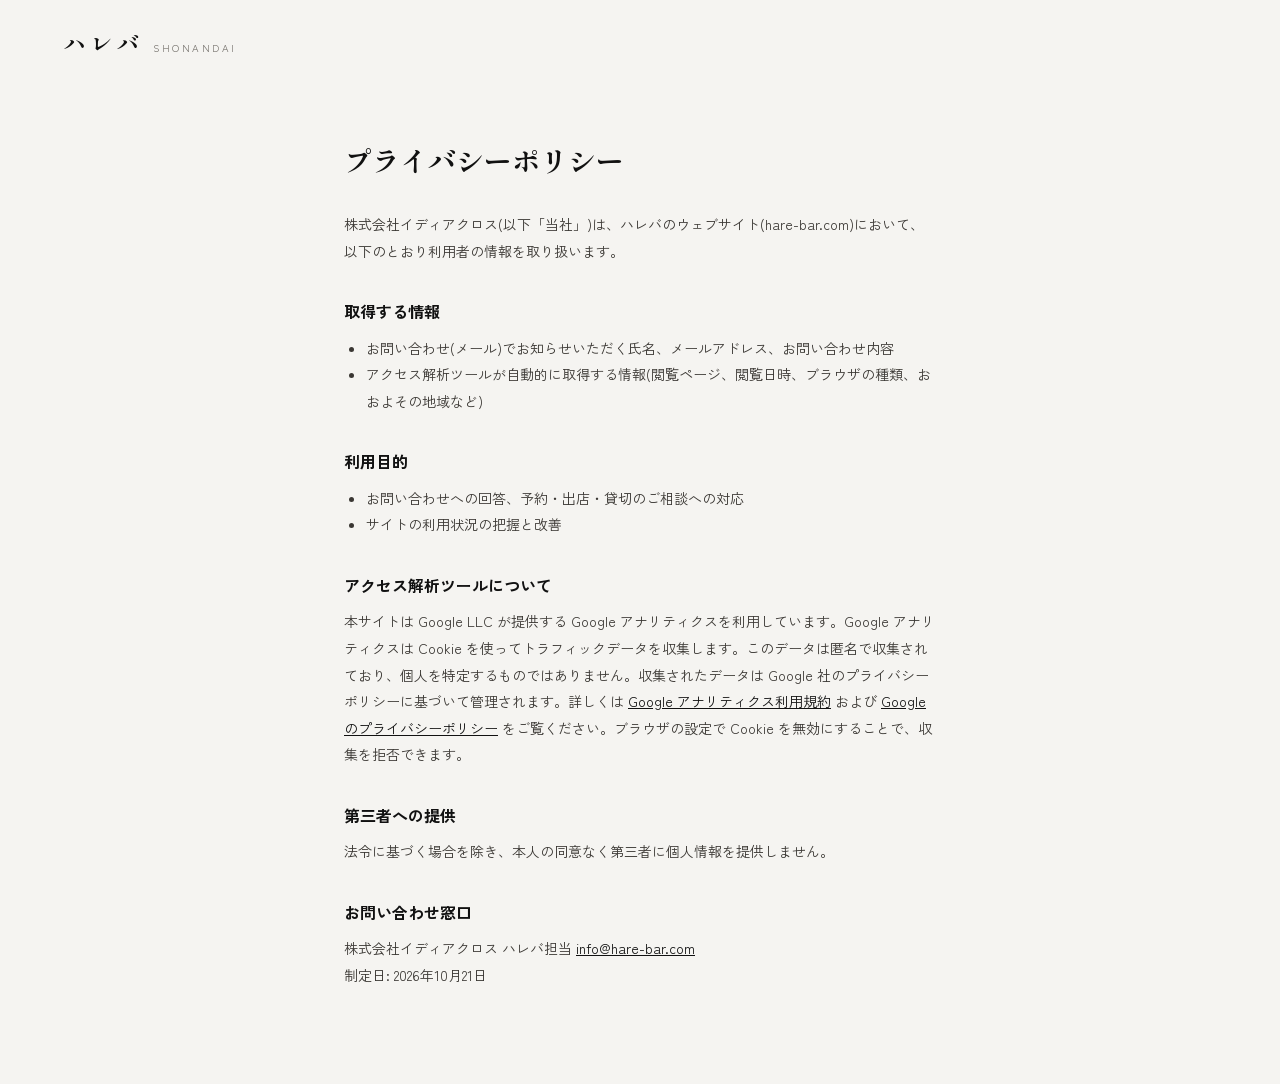
==== privacy.html @ 0fc48f08 "計測の受け口(GA4・サーチコンソール)、構造化データ、プライバシーポリシー、robots と sitemap を追加" ====
<!doctype html>
<html lang="ja">
<head>
  <meta charset="utf-8">
  <meta name="viewport" content="width=device-width, initial-scale=1">
  <title>プライバシーポリシー | ハレバ</title>
  <meta name="robots" content="noindex">
  <link rel="stylesheet" href="https://fonts.googleapis.com/css2?family=Shippori+Mincho+B1:wght@700&family=Zen+Kaku+Gothic+New:wght@400;700&display=swap">
  <link rel="stylesheet" href="style.css">
  <style>
    .legal { max-width: 720px; margin: 0 auto; padding: 48px var(--gutter) 96px; }
    .legal h1 { font-family: var(--serif); font-size: 28px; margin-bottom: 24px; }
    .legal h2 { font-size: 16px; margin: 32px 0 8px; }
    .legal p, .legal li { font-size: 14px; color: var(--ink-2); }
    .legal ul { padding-left: 1.4em; list-style: disc; }
  </style>
</head>
<body>
<header class="site-header">
  <a class="brand" href="/"><span class="brand-ja">ハレバ</span><span class="brand-en">SHONANDAI</span></a>
</header>
<main class="legal">
  <h1>プライバシーポリシー</h1>
  <p>株式会社イディアクロス(以下「当社」)は、ハレバのウェブサイト(hare-bar.com)において、以下のとおり利用者の情報を取り扱います。</p>
  <h2>取得する情報</h2>
  <ul>
    <li>お問い合わせ(メール)でお知らせいただく氏名、メールアドレス、お問い合わせ内容</li>
    <li>アクセス解析ツールが自動的に取得する情報(閲覧ページ、閲覧日時、ブラウザの種類、おおよその地域など)</li>
  </ul>
  <h2>利用目的</h2>
  <ul>
    <li>お問い合わせへの回答、予約・出店・貸切のご相談への対応</li>
    <li>サイトの利用状況の把握と改善</li>
  </ul>
  <h2>アクセス解析ツールについて</h2>
  <p>本サイトは Google LLC が提供する Google アナリティクスを利用しています。Google アナリティクスは Cookie を使ってトラフィックデータを収集します。このデータは匿名で収集されており、個人を特定するものではありません。収集されたデータは Google 社のプライバシーポリシーに基づいて管理されます。詳しくは <a href="https://marketingplatform.google.com/about/analytics/terms/jp/" target="_blank" rel="noopener">Google アナリティクス利用規約</a> および <a href="https://policies.google.com/privacy?hl=ja" target="_blank" rel="noopener">Google のプライバシーポリシー</a> をご覧ください。ブラウザの設定で Cookie を無効にすることで、収集を拒否できます。</p>
  <h2>第三者への提供</h2>
  <p>法令に基づく場合を除き、本人の同意なく第三者に個人情報を提供しません。</p>
  <h2>お問い合わせ窓口</h2>
  <p>株式会社イディアクロス ハレバ担当 <a href="mailto:info@hare-bar.com">info@hare-bar.com</a></p>
  <p>制定日: 2026年10月21日</p>
</main>
</body>
</html>
---- style.css ----
/* ハレバ hare-bar.com — モノトーン + アクセント1色。PC 1440 基準、768/1024 で切り替え */
:root {
  --paper: #F5F4F1;
  --ink: #111111;
  --ink-2: #3A3733;
  --gray: #6F6B66;
  --gray-2: #9A948C;
  --line: #D8D5D0;
  --line-dark: #3A3733;
  --accent: #B45309;
  --serif: 'Shippori Mincho B1', 'Hiragino Mincho ProN', 'Yu Mincho', serif;
  --sans: 'Zen Kaku Gothic New', 'Hiragino Sans', 'Noto Sans JP', system-ui, sans-serif;
  --gutter: 20px;
  --ease: cubic-bezier(.2, .6, .2, 1);
}
@media (min-width: 768px) { :root { --gutter: 40px; } }
@media (min-width: 1024px) { :root { --gutter: 64px; } }

* { box-sizing: border-box; }
html { scroll-behavior: smooth; -webkit-text-size-adjust: 100%; }
body {
  margin: 0; background: var(--paper); color: var(--ink);
  font-family: var(--sans); font-size: 15px; line-height: 1.85;
  -webkit-font-smoothing: antialiased; overflow-x: hidden;
}
@media (min-width: 1024px) { body { font-size: 16px; line-height: 1.9; } }
img { display: block; max-width: 100%; height: auto; }
a { color: var(--ink); }
a:hover { color: var(--accent); }
h1, h2, h3, p, dl, dd, ul { margin: 0; }
ul { padding: 0; list-style: none; }
[hidden] { display: none !important; }

.eyebrow { font-size: 11px; letter-spacing: .3em; font-weight: 700; color: var(--accent); }
.eyebrow.gray { color: var(--gray); }
.kicker { font-size: 11px; letter-spacing: .3em; font-weight: 500; }
.kicker.light { color: var(--line); }
.muted { color: var(--gray); font-size: 13px; }
.muted-dark { color: var(--gray-2); font-size: 14px; }
.display { font-family: var(--serif); font-weight: 700; font-size: 30px; line-height: 1.4; }
.display.sm { font-size: 24px; }
@media (min-width: 768px) { .display { font-size: 38px; line-height: 1.3; } .display.sm { font-size: 30px; } }
@media (min-width: 1024px) { .display { font-size: 44px; line-height: 1.3; } .display.sm { font-size: 36px; } }

.btn {
  display: inline-flex; align-items: center; justify-content: space-between; gap: 16px;
  min-height: 52px; padding: 0 20px; text-decoration: none; font-weight: 700;
  font-size: 14px; letter-spacing: .1em; transition: background .3s, color .3s;
}
.btn-light { background: var(--paper); color: var(--ink); }
.btn-light:hover { background: #fff; color: var(--ink); }
.btn-accent { background: var(--accent); color: var(--paper); min-height: 56px; padding: 0 28px; }
.btn-accent:hover { background: #8f4207; color: var(--paper); }
.textlink {
  display: inline-flex; align-items: center; gap: 14px; min-height: 44px;
  text-decoration: none; font-weight: 700; font-size: 14px; letter-spacing: .1em;
  border-bottom: 2px solid var(--accent); align-self: flex-start;
}
.textlink.light { color: var(--paper); }
.textlink.light:hover { color: var(--paper); }

/* reveal on scroll */
.reveal { opacity: 0; transform: translateY(24px); transition: opacity .8s var(--ease), transform .8s var(--ease); }
.reveal.is-in { opacity: 1; transform: none; }
@media (prefers-reduced-motion: reduce) { .reveal { opacity: 1; transform: none; transition: none; } html { scroll-behavior: auto; } }

/* header */
.site-header {
  position: relative; z-index: 20;
  display: flex; align-items: center; justify-content: space-between; gap: 12px;
  padding: 14px var(--gutter);
}
.brand { display: flex; align-items: baseline; gap: 10px; text-decoration: none; color: var(--ink); }
.brand:hover { color: var(--ink); }
.brand-ja { font-family: var(--serif); font-weight: 700; font-size: 20px; letter-spacing: .2em; }
.brand-en { font-size: 10px; letter-spacing: .25em; color: var(--gray); }
.nav { display: flex; align-items: center; gap: 28px; font-size: 13px; letter-spacing: .12em; font-weight: 500; }
.nav a { text-decoration: none; }
.nav-cta { display: inline-flex; align-items: center; min-height: 44px; padding: 0 18px; border: 1px solid var(--ink); font-weight: 700; }
.menu-btn { display: none; width: 44px; height: 44px; align-items: center; justify-content: center; background: none; border: 0; padding: 0; color: var(--ink); cursor: pointer; }
@media (max-width: 1023px) {
  .brand-ja { font-size: 20px; }
  .menu-btn { display: inline-flex; }
  .nav {
    position: absolute; left: 0; right: 0; top: 100%;
    flex-direction: column; align-items: stretch; gap: 0;
    background: var(--paper); border-top: 1px solid var(--line); border-bottom: 1px solid var(--line);
    padding: 8px var(--gutter) 24px; display: none;
  }
  .nav a:not(.nav-cta) { padding: 14px 0; border-bottom: 1px solid var(--line); font-size: 15px; }
  .nav .nav-cta { margin-top: 16px; justify-content: center; border: 1px solid var(--ink); font-size: 15px; }
  body.nav-open .nav { display: flex; }
}
@media (min-width: 1024px) { .site-header { padding: 22px var(--gutter); } .brand-ja { font-size: 22px; } }

/* hero */
.hero {
  position: relative; overflow: hidden; color: var(--paper);
  min-height: 640px; display: flex; flex-direction: column; justify-content: flex-end;
  padding: 28px var(--gutter);
}
@media (min-width: 768px) { .hero { min-height: 720px; padding-bottom: 48px; } }
@media (min-width: 1024px) { .hero { min-height: 820px; padding-bottom: 64px; } }
.hero-img {
  position: absolute; inset: 0; width: 100%; height: 100%; object-fit: cover; object-position: 60% 55%;
  animation: hb-zoom 7s var(--ease) both;
}
@media (min-width: 1024px) { .hero-img { object-position: center 60%; } }
.hero-shade { position: absolute; inset: 0; background: linear-gradient(180deg, rgba(17,17,17,.05) 35%, rgba(17,17,17,.78) 100%); }
.hero-body { position: relative; display: flex; flex-direction: column; gap: 18px; animation: hb-rise 1.1s var(--ease) .4s both; }
.hero-title { font-family: var(--serif); font-weight: 800; font-size: 44px; line-height: 1.2; letter-spacing: .01em; margin-top: 18px; }
.hero-lead { font-size: 13px; line-height: 1.9; color: var(--line); }
.hero-side { display: flex; flex-direction: column; gap: 16px; }
.hero-side .btn { width: 100%; }
@media (min-width: 768px) { .hero-title { font-size: 64px; } .hero-side .btn { width: auto; align-self: flex-start; } }
@media (min-width: 1024px) {
  .hero-body { display: grid; grid-template-columns: repeat(12, minmax(0, 1fr)); column-gap: 24px; align-items: end; }
  .hero-main { grid-column: span 8; }
  .hero-side { grid-column: 10 / span 3; gap: 20px; padding-bottom: 8px; }
  .hero-title { font-size: 96px; line-height: 1.12; margin-top: 24px; }
  .hero-lead { font-size: 14px; line-height: 2; }
}
@keyframes hb-zoom { from { transform: scale(1.08); } to { transform: scale(1); } }
@keyframes hb-rise { from { opacity: 0; transform: translateY(20px); } to { opacity: 1; transform: none; } }
@media (prefers-reduced-motion: reduce) { .hero-img, .hero-body { animation: none; } }

/* grid helper */
.grid { display: grid; grid-template-columns: repeat(12, minmax(0, 1fr)); column-gap: 24px; }

/* statement */
.statement { padding: 72px var(--gutter) 64px; display: flex; flex-direction: column-reverse; gap: 32px; }
.statement-text { display: flex; flex-direction: column; gap: 24px; }
.two-col { display: flex; flex-direction: column; gap: 16px; font-size: 14px; color: var(--ink-2); }
.facts { display: grid; grid-template-columns: repeat(3, minmax(0, 1fr)); gap: 16px; padding-top: 24px; border-top: 1px solid var(--line); }
.facts dt { font-size: 10px; letter-spacing: .2em; color: var(--gray); }
.facts dd { font-family: var(--serif); font-size: 24px; font-weight: 700; line-height: 1.3; }
.facts dd span { font-size: 12px; margin-left: 3px; font-family: var(--sans); font-weight: 500; }
.statement-facts .eyebrow { display: none; }
@media (min-width: 1024px) {
  .statement { display: grid; padding: 160px var(--gutter) 140px; }
  .statement-facts { grid-column: 2 / span 2; display: flex; flex-direction: column; gap: 40px; padding-top: 12px; }
  .statement-facts .eyebrow { display: block; }
  .facts { display: flex; flex-direction: column; gap: 24px; padding: 0; border: 0; }
  .facts dd { font-size: 32px; line-height: 1.2; }
  .facts dd span { font-size: 14px; margin-left: 4px; }
  .statement-text { grid-column: 5 / span 7; gap: 36px; }
  .statement-text .display { font-size: 52px; line-height: 1.45; letter-spacing: .02em; }
  .two-col { display: grid; grid-template-columns: 1fr 1fr; gap: 32px; max-width: 760px; font-size: 15px; }
}

/* three faces */
.faces { padding: 0 var(--gutter) 72px; display: flex; flex-direction: column; }
.faces-head { display: flex; flex-direction: column; gap: 6px; padding-bottom: 16px; border-bottom: 1px solid var(--ink); }
.face { display: grid; grid-template-columns: 1fr auto; gap: 8px 16px; padding: 24px 0; border-bottom: 1px solid var(--line); text-decoration: none; color: var(--ink); transition: color .3s; }
.face:hover { color: var(--ink); }
.face:hover .face-title { color: var(--accent); }
.face-num { grid-column: 1; font-family: var(--serif); font-size: 14px; color: var(--gray); }
.face-title { grid-column: 1; font-family: var(--serif); font-size: 26px; font-weight: 700; line-height: 1.3; transition: color .3s; }
.face-desc { grid-column: 1; font-size: 13px; color: var(--ink-2); }
.face-arrow { grid-column: 2; grid-row: 1 / span 3; align-self: center; font-size: 20px; }
@media (min-width: 1024px) {
  .faces { padding-bottom: 140px; }
  .faces-head { display: grid; grid-template-columns: repeat(12, minmax(0, 1fr)); column-gap: 24px; padding-bottom: 28px; }
  .faces-head .eyebrow { grid-column: 2 / span 3; }
  .faces-head .muted { grid-column: 5 / span 7; }
  .face { grid-template-columns: repeat(12, minmax(0, 1fr)); column-gap: 24px; align-items: baseline; padding: 44px 0; }
  .face-num { grid-column: 2; font-size: 18px; }
  .face-title { grid-column: 3 / span 4; font-size: 40px; }
  .face-desc { grid-column: 8 / span 4; font-size: 14px; }
  .face-arrow { grid-column: 12; grid-row: auto; text-align: right; }
}

/* bbq */
.bbq { display: flex; flex-direction: column; gap: 28px; padding-bottom: 72px; }
.bbq-media { height: 300px; overflow: hidden; }
.bbq-media img { width: 100%; height: 100%; object-fit: cover; object-position: 35% center; transition: transform 1.2s var(--ease); }
.bbq-media:hover img { transform: scale(1.03); }
.bbq-text { display: flex; flex-direction: column; gap: 20px; padding: 0 var(--gutter); }
.lines { display: flex; flex-direction: column; font-size: 14px; color: var(--ink-2); }
.lines li { padding: 12px 0; border-top: 1px solid var(--line); }
.lines li:last-child { border-bottom: 1px solid var(--line); }
@media (min-width: 768px) { .bbq-media { height: 460px; } }
@media (min-width: 1024px) {
  .bbq { display: grid; grid-template-columns: repeat(12, minmax(0, 1fr)); column-gap: 24px; align-items: end; padding: 0 var(--gutter) 0 0; }
  .bbq-media { grid-column: 1 / span 8; height: 720px; }
  .bbq-text { grid-column: 9 / span 4; padding: 0 0 72px 8px; gap: 28px; }
  .lines li { padding: 14px 0; }
}

/* events */
.events { background: var(--ink); color: var(--paper); padding: 64px var(--gutter); display: flex; flex-direction: column; gap: 28px; }
.events-intro { display: flex; flex-direction: column; gap: 16px; }
.events-list { display: flex; flex-direction: column; }
.event { display: flex; flex-direction: column; gap: 4px; padding: 20px 0; border-top: 1px solid var(--line-dark); text-decoration: none; color: var(--paper); }
.event:hover { color: var(--paper); }
.event:hover .event-name { color: #F0A15A; }
.event:last-of-type { border-bottom: 1px solid var(--line-dark); }
.event-date { font-family: var(--serif); font-size: 26px; font-weight: 700; line-height: 1.2; }
.event-body { display: flex; flex-direction: column; gap: 4px; }
.event-name { font-size: 18px; font-weight: 700; transition: color .3s; }
.event-note { font-size: 12px; color: var(--gray-2); }
.events-foot { margin-top: 20px; font-size: 13px; color: var(--gray-2); }
@media (min-width: 1024px) {
  .events { margin-top: 140px; padding: 120px var(--gutter); display: grid; grid-template-columns: repeat(12, minmax(0, 1fr)); column-gap: 24px; }
  .events-intro { grid-column: 2 / span 3; gap: 28px; }
  .events-list { grid-column: 6 / span 6; }
  .event { display: grid; grid-template-columns: 180px 1fr; column-gap: 32px; align-items: baseline; padding: 32px 0; }
  .event-date { font-size: 40px; line-height: 1; }
  .event-name { font-size: 22px; }
  .event-note { font-size: 13px; }
}

/* yatai */
.yatai { padding: 72px 0 0; display: grid; grid-template-columns: 5fr 7fr; column-gap: 16px; row-gap: 20px; }
.yatai-text { grid-column: 1 / -1; display: flex; flex-direction: column; gap: 16px; padding: 0 var(--gutter); }
.yatai-text p:not(.eyebrow) { font-size: 14px; color: var(--ink-2); }
.yatai-media { display: contents; }
.yatai-img-main { grid-column: 1 / -1; aspect-ratio: 4 / 3; overflow: hidden; }
.yatai-img-sub { grid-column: 1; aspect-ratio: 1 / 1; overflow: hidden; margin-left: var(--gutter); }
.yatai img { width: 100%; height: 100%; object-fit: cover; transition: transform 1.2s var(--ease); }
.yatai-img-main:hover img, .yatai-img-sub:hover img { transform: scale(1.03); }
.vendors { grid-column: 2; margin: 0 var(--gutter) 0 0; display: flex; flex-direction: column; gap: 8px; align-self: center; }
.vendors p:not(.eyebrow) { font-size: 12px; color: var(--ink-2); }
.vendors-title { font-family: var(--serif); font-size: 18px !important; font-weight: 700; line-height: 1.4; color: var(--ink) !important; }
.vendors .textlink { font-size: 13px; }
@media (min-width: 768px) {
  .yatai { grid-template-columns: 4fr 8fr; column-gap: 24px; row-gap: 28px; }
  .vendors-title { font-size: 22px !important; }
  .vendors p:not(.eyebrow) { font-size: 13px; }
}
@media (min-width: 1024px) {
  .yatai { padding: 140px var(--gutter) 0; grid-template-columns: repeat(12, minmax(0, 1fr)); column-gap: 24px; row-gap: 32px; }
  .yatai-text { grid-column: 2 / span 4; grid-row: 1 / span 2; align-self: center; padding: 0; gap: 28px; }
  .yatai-text p:not(.eyebrow) { font-size: 15px; }
  .yatai-img-main { grid-column: 7 / span 6; grid-row: 1; }
  .yatai-img-sub { grid-column: 7 / span 2; grid-row: 2; margin: 0; }
  .vendors { grid-column: 10 / span 3; grid-row: 2; margin: 0; gap: 14px; align-self: start; }
  .vendors p:not(.eyebrow) { font-size: 14px; }
  .vendors-title { font-size: 24px !important; }
  .vendors .textlink { font-size: 14px; }
}

/* people */
.people { padding: 88px var(--gutter) 0; display: grid; grid-template-columns: minmax(0, 1fr); gap: 24px; }
.persons { display: contents; }
.person { display: grid; grid-template-columns: 46% 1fr; column-gap: 16px; align-items: start; }
.person .portrait { grid-row: 1 / span 3; }
.person-name { align-self: end; }
.people-lead { font-size: 14px; color: var(--ink-2); }
.portrait { aspect-ratio: 4 / 5; overflow: hidden; background: var(--line); display: flex; align-items: flex-end; padding: 10px; }
.ph { font-size: 11px; letter-spacing: .15em; color: var(--gray); }
.portrait img, .square img { width: 100%; height: 100%; object-fit: cover; }
.portrait:has(img), .square:has(img) { padding: 0; }
.person-name { font-family: var(--serif); font-size: 20px; font-weight: 700; display: flex; flex-wrap: wrap; align-items: baseline; gap: 2px 10px; }
.person-role { font-family: var(--sans); font-size: 11px; letter-spacing: .15em; color: var(--gray); font-weight: 400; }
.person-bio { font-size: 13px; color: var(--ink-2); }
.students { display: flex; flex-direction: column; gap: 20px; padding-top: 28px; border-top: 1px solid var(--ink); }
.students-head p:not(.eyebrow) { font-size: 13px; color: var(--ink-2); }
.students-title { font-family: var(--serif); font-size: 22px !important; font-weight: 700; color: var(--ink) !important; }
.students-grid { display: grid; grid-template-columns: repeat(2, minmax(0, 1fr)); gap: 16px; }
.square { aspect-ratio: 1 / 1; overflow: hidden; background: var(--line); display: flex; align-items: flex-end; padding: 10px; }
.student p { display: flex; flex-direction: column; margin-top: 8px; }
.student b { font-size: 15px; }
.student span { font-size: 11px; color: var(--gray); }
@media (min-width: 1024px) {
  .people { padding: 160px var(--gutter) 0; grid-template-columns: repeat(12, minmax(0, 1fr)); column-gap: 24px; row-gap: 72px; }
  .people-head { grid-column: 2 / span 3; }
  .person-name { font-size: 26px; }
  .people-lead { grid-column: 5 / span 5; align-self: end; font-size: 15px; }
  .person { display: flex; flex-direction: column; gap: 14px; align-items: stretch; }
  .person-name { align-self: auto; }
  .persons { display: grid; grid-column: 2 / span 10; grid-template-columns: repeat(3, minmax(0, 1fr)); column-gap: 24px; }
  .person-bio { font-size: 14px; }
  .students { grid-column: 2 / span 10; display: grid; grid-template-columns: repeat(12, minmax(0, 1fr)); column-gap: 24px; padding-top: 48px; }
  .students-head { grid-column: span 3; }
  .students-grid { grid-column: 5 / span 8; grid-template-columns: repeat(4, minmax(0, 1fr)); gap: 24px; }
}

@media (min-width: 768px) and (max-width: 1023px) {
  .persons { display: grid; grid-template-columns: repeat(3, minmax(0, 1fr)); column-gap: 20px; }
  .person { display: flex; flex-direction: column; gap: 12px; align-items: stretch; }
  .person-name { align-self: auto; }
}

/* price */
.price { padding: 88px var(--gutter) 72px; display: flex; flex-direction: column; gap: 24px; }
.price-intro { display: flex; flex-direction: column; gap: 12px; }
.price-list { display: flex; flex-direction: column; }
.price-row { display: flex; flex-direction: column; gap: 8px; padding: 22px 0; border-top: 1px solid var(--line); }
.price-row.first { border-top-color: var(--ink); }
.price-row.last { border-bottom: 1px solid var(--line); }
.price-desc { display: flex; flex-direction: column; gap: 6px; }
.price-name { font-size: 16px; font-weight: 700; }
.price-note { font-size: 12px; color: var(--gray); }
.price-val { font-family: var(--serif); font-weight: 700; line-height: 1; white-space: nowrap; }
.price-val b { font-size: 40px; font-weight: 700; }
.price-val small { font-size: 13px; margin-left: 6px; font-family: var(--sans); font-weight: 500; }
.price-val.mid { font-size: 24px; line-height: 1.2; }
@media (min-width: 1024px) {
  .price { padding: 160px var(--gutter) 140px; display: grid; grid-template-columns: repeat(12, minmax(0, 1fr)); column-gap: 24px; }
  .price-intro { grid-column: 2 / span 3; gap: 20px; }
  .price-list { grid-column: 6 / span 6; }
  .price-row { display: grid; grid-template-columns: 1fr auto; column-gap: 32px; align-items: baseline; padding: 32px 0; }
  .price-name { font-size: 18px; }
  .price-note { font-size: 13px; }
  .price-val b { font-size: 44px; }
  .price-val.mid { font-size: 26px; }
}

/* reserve */
.reserve { padding: 0 var(--gutter) 72px; }
.reserve-box { display: flex; flex-direction: column; gap: 20px; padding: 36px 24px; background: var(--ink); color: var(--paper); }
.reserve-box .display { color: var(--paper); }
.reserve-box .btn { justify-content: space-between; }
@media (min-width: 1024px) {
  .reserve { padding-bottom: 140px; display: grid; grid-template-columns: repeat(12, minmax(0, 1fr)); column-gap: 24px; }
  .reserve-box { grid-column: 2 / span 10; flex-direction: row; align-items: center; justify-content: space-between; gap: 32px; padding: 64px 56px; }
  .reserve-box > div { display: flex; flex-direction: column; gap: 10px; }
}

/* access */
.access { padding: 0 var(--gutter) 72px; display: flex; flex-direction: column; gap: 24px; }
.access-text { display: flex; flex-direction: column; gap: 24px; }
.info { display: grid; grid-template-columns: 76px 1fr; gap: 12px; font-size: 13px; }
.info dt { color: var(--gray); }
.map { aspect-ratio: 4 / 3; background: var(--line); overflow: hidden; }
.map iframe { width: 100%; height: 100%; border: 0; display: block; filter: grayscale(1) contrast(1.05); }
@media (min-width: 1024px) {
  .access { padding-bottom: 140px; display: grid; grid-template-columns: repeat(12, minmax(0, 1fr)); column-gap: 24px; align-items: start; }
  .access-text { grid-column: 2 / span 4; gap: 28px; }
  .info { grid-template-columns: 96px 1fr; gap: 14px 16px; font-size: 14px; }
  .map { grid-column: 7 / span 6; aspect-ratio: 16 / 10; }
}

/* footer */
.site-footer { border-top: 1px solid var(--ink); padding: 48px var(--gutter) 32px; display: flex; flex-direction: column; gap: 28px; }
.contact { display: flex; flex-direction: column; gap: 12px; }
.contact p:not(.eyebrow) { font-size: 13px; color: var(--ink-2); }
.mail { font-family: var(--serif); font-size: 22px; font-weight: 700; text-decoration: none; min-height: 44px; display: inline-flex; align-items: center; word-break: break-all; }
.insta { font-size: 12px; letter-spacing: .15em; text-decoration: none; min-height: 44px; display: inline-flex; align-items: center; gap: 10px; }
.footer-brand { display: flex; flex-direction: column; gap: 10px; font-size: 12px; color: var(--gray); padding-top: 20px; border-top: 1px solid var(--line); }
.footer-logo { font-family: var(--serif); font-size: 16px; font-weight: 700; color: var(--ink); letter-spacing: .2em; }
.footer-legal { display: flex; flex-direction: column; gap: 6px; font-size: 12px; color: var(--gray); }
.footer-legal a { color: var(--gray); }
@media (min-width: 1024px) {
  .site-footer { padding: 72px var(--gutter) 40px; display: grid; grid-template-columns: repeat(12, minmax(0, 1fr)); column-gap: 24px; row-gap: 64px; }
  .contact { grid-column: 2 / span 5; gap: 20px; }
  .contact p:not(.eyebrow) { font-size: 14px; }
  .mail { font-size: 32px; }
  .insta { font-size: 13px; }
  .footer-brand { grid-column: 8 / span 4; padding-top: 44px; border: 0; font-size: 13px; }
  .footer-brand .footer-logo { font-size: 18px; }
  .footer-legal { grid-column: 2 / span 10; flex-direction: row; justify-content: space-between; padding-top: 24px; border-top: 1px solid var(--line); }
}
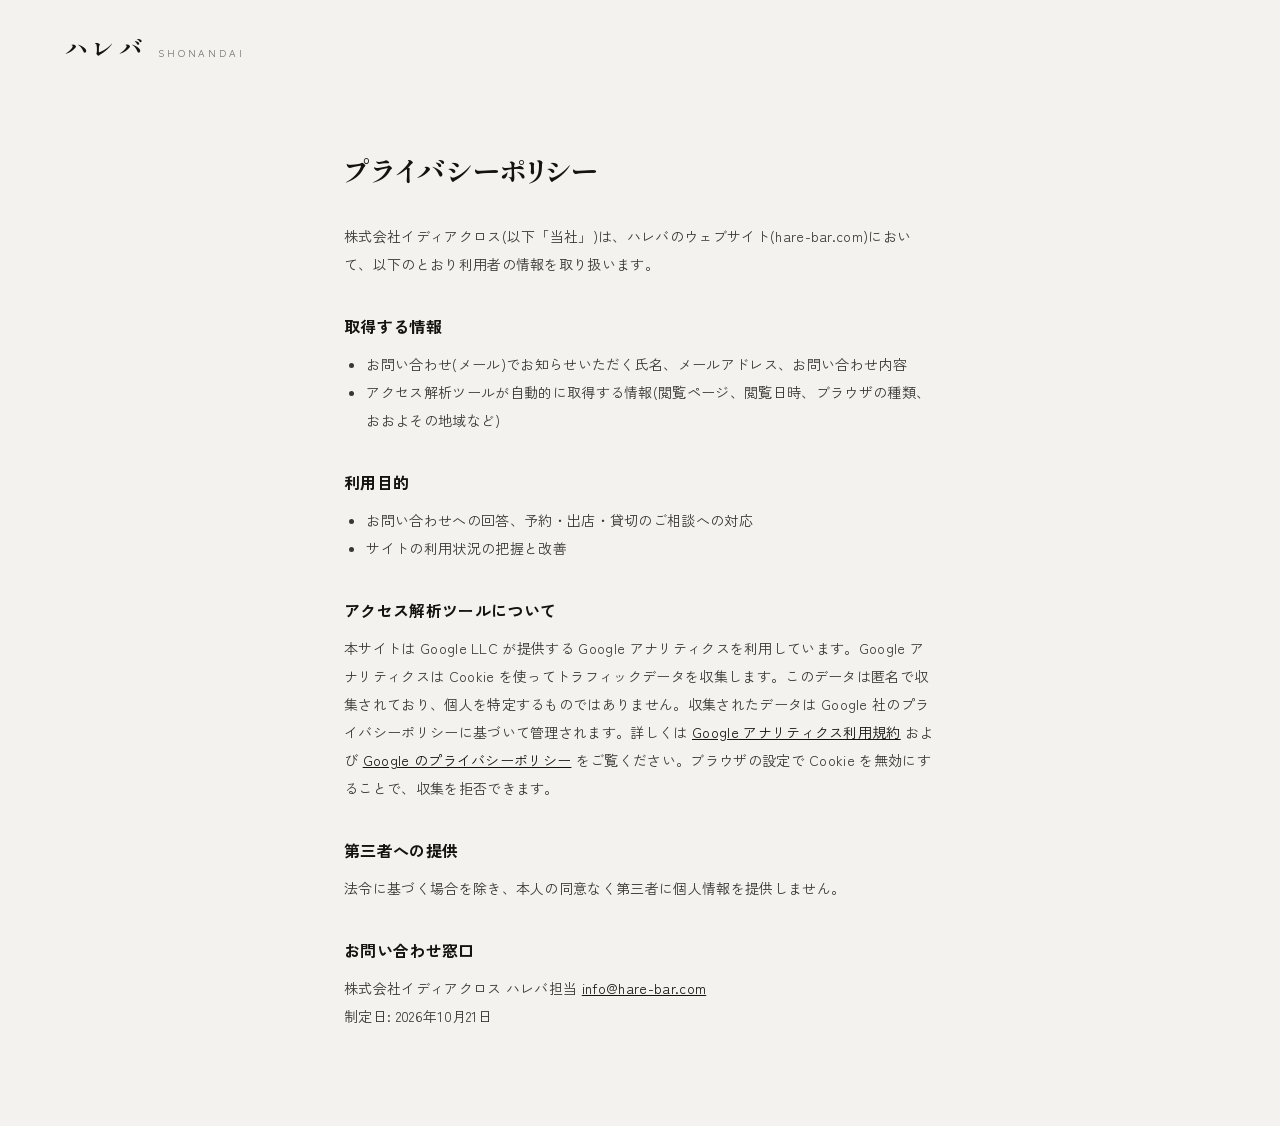
==== commit 1cc7924f: "CSS/JS に版番号(キャッシュ対策)、表示の保険" ====
--- a/privacy.html
+++ b/privacy.html
@@ -6,7 +6,9 @@
   <title>プライバシーポリシー | ハレバ</title>
   <meta name="robots" content="noindex">
   <link rel="stylesheet" href="https://fonts.googleapis.com/css2?family=Shippori+Mincho+B1:wght@700&family=Zen+Kaku+Gothic+New:wght@400;700&display=swap">
-  <link rel="stylesheet" href="style.css">
+  <link rel="stylesheet" href="style.css?v=20261024a">
+  <script async src="https://www.googletagmanager.com/gtag/js?id=G-CPQQMC813X"></script>
+  <script>window.dataLayer=window.dataLayer||[];function gtag(){dataLayer.push(arguments);}gtag('js',new Date());gtag('config','G-CPQQMC813X');</script>
   <style>
     .legal { max-width: 720px; margin: 0 auto; padding: 48px var(--gutter) 96px; }
     .legal h1 { font-family: var(--serif); font-size: 28px; margin-bottom: 24px; }
--- a/style.css
+++ b/style.css
@@ -1,17 +1,24 @@
-/* ハレバ hare-bar.com — モノトーン + アクセント1色。PC 1440 基準、768/1024 で切り替え */
+/* ハレバ hare-bar.com — 紙の地に明朝、炭色の面、熾火の赤。PC 1440 基準、768/1024 で切り替え
+   2026-10-24 v3: 最初の版(2026-10-22)を土台に戻し、高級感(余白、文字組み、炭色の面、写真の扱い)と
+   BBQ 場の野心(大きな見出し、熾火の帯、火の粉の名前)を足した。予約の仕組みは持たない(テーブルチェックへ案内するだけ)。 */
 :root {
-  --paper: #F5F4F1;
-  --ink: #111111;
+  --paper: #F4F2EE;
+  --ink: #141311;
   --ink-2: #3A3733;
-  --gray: #6F6B66;
+  --gray: #6A655F;
   --gray-2: #9A948C;
-  --line: #D8D5D0;
-  --line-dark: #3A3733;
-  --accent: #B45309;
+  --line: #DAD6CF;
+  --line-dark: #35322D;
+  --charcoal: #16140F;      /* 炭色の面(イベント、予約、閉じ) */
+  --charcoal-2: #1F1C17;
+  --accent: #C8471A;        /* 熾火の赤。ボタンとリンクだけ */
+  --accent-dark: #A33812;
+  --accent-on-dark: #F0A15A;
   --serif: 'Shippori Mincho B1', 'Hiragino Mincho ProN', 'Yu Mincho', serif;
   --sans: 'Zen Kaku Gothic New', 'Hiragino Sans', 'Noto Sans JP', system-ui, sans-serif;
   --gutter: 20px;
   --ease: cubic-bezier(.2, .6, .2, 1);
+  --ease-expo: cubic-bezier(0.16, 1, 0.3, 1);
 }
 @media (min-width: 768px) { :root { --gutter: 40px; } }
 @media (min-width: 1024px) { :root { --gutter: 64px; } }
@@ -20,66 +27,76 @@
 html { scroll-behavior: smooth; -webkit-text-size-adjust: 100%; }
 body {
   margin: 0; background: var(--paper); color: var(--ink);
-  font-family: var(--sans); font-size: 15px; line-height: 1.85;
+  font-family: var(--sans); font-size: 16px; line-height: 1.9;
+  font-feature-settings: "palt" 1; letter-spacing: .02em;
   -webkit-font-smoothing: antialiased; overflow-x: hidden;
 }
-@media (min-width: 1024px) { body { font-size: 16px; line-height: 1.9; } }
+@media (min-width: 1024px) { body { font-size: 16px; line-height: 2; } }
 img { display: block; max-width: 100%; height: auto; }
 a { color: var(--ink); }
 a:hover { color: var(--accent); }
+a:focus-visible, button:focus-visible { outline: 2px solid var(--accent); outline-offset: 4px; }
 h1, h2, h3, p, dl, dd, ul { margin: 0; }
 ul { padding: 0; list-style: none; }
 [hidden] { display: none !important; }
-
-.eyebrow { font-size: 11px; letter-spacing: .3em; font-weight: 700; color: var(--accent); }
+::selection { background: var(--ink); color: var(--paper); }
+
+.eyebrow { font-size: 11px; letter-spacing: .32em; font-weight: 700; color: var(--accent-dark); }
 .eyebrow.gray { color: var(--gray); }
-.kicker { font-size: 11px; letter-spacing: .3em; font-weight: 500; }
+.eyebrow.light { color: var(--accent-on-dark); }
+.kicker { font-size: 11px; letter-spacing: .32em; font-weight: 500; }
 .kicker.light { color: var(--line); }
-.muted { color: var(--gray); font-size: 13px; }
-.muted-dark { color: var(--gray-2); font-size: 14px; }
-.display { font-family: var(--serif); font-weight: 700; font-size: 30px; line-height: 1.4; }
+.muted { color: var(--gray); font-size: 14px; }
+.muted-dark { color: var(--gray-2); font-size: 15px; }
+.display { font-family: var(--serif); font-weight: 700; font-size: 30px; line-height: 1.4; letter-spacing: .03em; }
 .display.sm { font-size: 24px; }
-@media (min-width: 768px) { .display { font-size: 38px; line-height: 1.3; } .display.sm { font-size: 30px; } }
-@media (min-width: 1024px) { .display { font-size: 44px; line-height: 1.3; } .display.sm { font-size: 36px; } }
+@media (min-width: 768px) { .display { font-size: 40px; line-height: 1.3; } .display.sm { font-size: 30px; } }
+@media (min-width: 1024px) { .display { font-size: 48px; line-height: 1.28; } .display.sm { font-size: 36px; } }
 
 .btn {
   display: inline-flex; align-items: center; justify-content: space-between; gap: 16px;
-  min-height: 52px; padding: 0 20px; text-decoration: none; font-weight: 700;
-  font-size: 14px; letter-spacing: .1em; transition: background .3s, color .3s;
-}
+  min-height: 54px; padding: 0 22px; text-decoration: none; font-weight: 700;
+  font-size: 14px; letter-spacing: .12em; transition: background .3s, color .3s, transform .25s var(--ease);
+}
+.btn:active { transform: translateY(1px); }
 .btn-light { background: var(--paper); color: var(--ink); }
 .btn-light:hover { background: #fff; color: var(--ink); }
-.btn-accent { background: var(--accent); color: var(--paper); min-height: 56px; padding: 0 28px; }
-.btn-accent:hover { background: #8f4207; color: var(--paper); }
+.btn-accent { background: var(--accent); color: var(--paper); min-height: 58px; padding: 0 28px; }
+.btn-accent:hover { background: var(--accent-dark); color: var(--paper); }
 .textlink {
   display: inline-flex; align-items: center; gap: 14px; min-height: 44px;
   text-decoration: none; font-weight: 700; font-size: 14px; letter-spacing: .1em;
-  border-bottom: 2px solid var(--accent); align-self: flex-start;
-}
+  border-bottom: 2px solid var(--accent); align-self: flex-start; transition: gap .3s var(--ease);
+}
+.textlink:hover { gap: 22px; }
 .textlink.light { color: var(--paper); }
 .textlink.light:hover { color: var(--paper); }
 
-/* reveal on scroll */
-.reveal { opacity: 0; transform: translateY(24px); transition: opacity .8s var(--ease), transform .8s var(--ease); }
-.reveal.is-in { opacity: 1; transform: none; }
-@media (prefers-reduced-motion: reduce) { .reveal { opacity: 1; transform: none; transition: none; } html { scroll-behavior: auto; } }
+/* 現れる動き: セクションの中身を一つずつ、少し遅らせて。JS が無ければ最初から見える */
+.js .reveal > * { opacity: 0; transform: translateY(22px); transition: opacity .9s var(--ease-expo), transform .9s var(--ease-expo); }
+.js .reveal.is-in > * { opacity: 1; transform: none; }
+.js .reveal.is-in > *:nth-child(2) { transition-delay: .09s; }
+.js .reveal.is-in > *:nth-child(3) { transition-delay: .18s; }
+.js .reveal.is-in > *:nth-child(4) { transition-delay: .27s; }
+.js .reveal.is-in > *:nth-child(n+5) { transition-delay: .36s; }
+@media (prefers-reduced-motion: reduce) { .js .reveal > * { opacity: 1; transform: none; transition: none; } html { scroll-behavior: auto; } }
 
 /* header */
 .site-header {
   position: relative; z-index: 20;
   display: flex; align-items: center; justify-content: space-between; gap: 12px;
-  padding: 14px var(--gutter);
+  padding: 16px var(--gutter);
 }
 .brand { display: flex; align-items: baseline; gap: 10px; text-decoration: none; color: var(--ink); }
 .brand:hover { color: var(--ink); }
-.brand-ja { font-family: var(--serif); font-weight: 700; font-size: 20px; letter-spacing: .2em; }
-.brand-en { font-size: 10px; letter-spacing: .25em; color: var(--gray); }
-.nav { display: flex; align-items: center; gap: 28px; font-size: 13px; letter-spacing: .12em; font-weight: 500; }
+.brand-ja { font-family: var(--serif); font-weight: 700; font-size: 21px; letter-spacing: .22em; }
+.brand-en { font-size: 10px; letter-spacing: .28em; color: var(--gray); }
+.nav { display: flex; align-items: center; gap: 30px; font-size: 13px; letter-spacing: .14em; font-weight: 500; }
 .nav a { text-decoration: none; }
-.nav-cta { display: inline-flex; align-items: center; min-height: 44px; padding: 0 18px; border: 1px solid var(--ink); font-weight: 700; }
+.nav-cta { display: inline-flex; align-items: center; min-height: 44px; padding: 0 20px; border: 1px solid var(--ink); font-weight: 700; transition: background .3s, color .3s; }
+.nav-cta:hover { background: var(--ink); color: var(--paper); }
 .menu-btn { display: none; width: 44px; height: 44px; align-items: center; justify-content: center; background: none; border: 0; padding: 0; color: var(--ink); cursor: pointer; }
 @media (max-width: 1023px) {
-  .brand-ja { font-size: 20px; }
   .menu-btn { display: inline-flex; }
   .nav {
     position: absolute; left: 0; right: 0; top: 100%;
@@ -91,7 +108,7 @@
   .nav .nav-cta { margin-top: 16px; justify-content: center; border: 1px solid var(--ink); font-size: 15px; }
   body.nav-open .nav { display: flex; }
 }
-@media (min-width: 1024px) { .site-header { padding: 22px var(--gutter); } .brand-ja { font-size: 22px; } }
+@media (min-width: 1024px) { .site-header { padding: 24px var(--gutter); } .brand-ja { font-size: 23px; } }
 
 /* hero */
 .hero {
@@ -99,113 +116,138 @@
   min-height: 640px; display: flex; flex-direction: column; justify-content: flex-end;
   padding: 28px var(--gutter);
 }
-@media (min-width: 768px) { .hero { min-height: 720px; padding-bottom: 48px; } }
-@media (min-width: 1024px) { .hero { min-height: 820px; padding-bottom: 64px; } }
+@media (min-width: 768px) { .hero { min-height: 740px; padding-bottom: 52px; } }
+@media (min-width: 1024px) { .hero { min-height: 860px; padding-bottom: 72px; } }
 .hero-img {
   position: absolute; inset: 0; width: 100%; height: 100%; object-fit: cover; object-position: 60% 55%;
-  animation: hb-zoom 7s var(--ease) both;
+  animation: hb-zoom 8s var(--ease) both;
 }
 @media (min-width: 1024px) { .hero-img { object-position: center 60%; } }
-.hero-shade { position: absolute; inset: 0; background: linear-gradient(180deg, rgba(17,17,17,.05) 35%, rgba(17,17,17,.78) 100%); }
-.hero-body { position: relative; display: flex; flex-direction: column; gap: 18px; animation: hb-rise 1.1s var(--ease) .4s both; }
-.hero-title { font-family: var(--serif); font-weight: 800; font-size: 44px; line-height: 1.2; letter-spacing: .01em; margin-top: 18px; }
-.hero-lead { font-size: 13px; line-height: 1.9; color: var(--line); }
-.hero-side { display: flex; flex-direction: column; gap: 16px; }
+.hero-shade { position: absolute; inset: 0; background: linear-gradient(180deg, rgba(20,19,17,.08) 30%, rgba(20,19,17,.84) 100%); } /* taste-skill-ignore: 写真の上の文字を読ませる中立なスクリム */
+.hero-body { position: relative; display: flex; flex-direction: column; gap: 18px; }
+.hero-title { font-family: var(--serif); font-weight: 800; font-size: 46px; line-height: 1.18; letter-spacing: .02em; margin-top: 18px; }
+.hero-title .line { display: block; }
+.hero-lead { font-size: 15px; line-height: 2; color: var(--line); }
+.hero-side { display: flex; flex-direction: column; gap: 18px; }
 .hero-side .btn { width: 100%; }
-@media (min-width: 768px) { .hero-title { font-size: 64px; } .hero-side .btn { width: auto; align-self: flex-start; } }
+@media (min-width: 768px) { .hero-title { font-size: 68px; } .hero-side .btn { width: auto; align-self: flex-start; } }
 @media (min-width: 1024px) {
   .hero-body { display: grid; grid-template-columns: repeat(12, minmax(0, 1fr)); column-gap: 24px; align-items: end; }
   .hero-main { grid-column: span 8; }
-  .hero-side { grid-column: 10 / span 3; gap: 20px; padding-bottom: 8px; }
-  .hero-title { font-size: 96px; line-height: 1.12; margin-top: 24px; }
-  .hero-lead { font-size: 14px; line-height: 2; }
-}
-@keyframes hb-zoom { from { transform: scale(1.08); } to { transform: scale(1); } }
-@keyframes hb-rise { from { opacity: 0; transform: translateY(20px); } to { opacity: 1; transform: none; } }
-@media (prefers-reduced-motion: reduce) { .hero-img, .hero-body { animation: none; } }
+  .hero-side { grid-column: 10 / span 3; gap: 22px; padding-bottom: 10px; }
+  .hero-title { font-size: 108px; line-height: 1.1; margin-top: 26px; }
+  .hero-lead { font-size: 16px; line-height: 2; }
+}
+@keyframes hb-zoom { from { transform: scale(1.07); } to { transform: scale(1); } }
+/* 読み込み: 行が順に立ち上がる。1.2 秒で終わる */
+.js .hero [data-line] { opacity: 0; transform: translateY(26px); animation: hb-rise 900ms var(--ease-expo) forwards; animation-delay: calc(120ms + var(--i) * 110ms); }
+.js .hero [data-load] { opacity: 0; transform: translateY(12px); animation: hb-rise 600ms var(--ease-expo) forwards; animation-delay: var(--d); }
+@keyframes hb-rise { to { opacity: 1; transform: none; } }
+@media (prefers-reduced-motion: reduce) { .hero-img, .js .hero [data-line], .js .hero [data-load] { animation: none; opacity: 1; transform: none; } }
 
 /* grid helper */
 .grid { display: grid; grid-template-columns: repeat(12, minmax(0, 1fr)); column-gap: 24px; }
 
 /* statement */
-.statement { padding: 72px var(--gutter) 64px; display: flex; flex-direction: column-reverse; gap: 32px; }
+.statement { padding: 80px var(--gutter) 72px; display: flex; flex-direction: column-reverse; gap: 36px; }
 .statement-text { display: flex; flex-direction: column; gap: 24px; }
-.two-col { display: flex; flex-direction: column; gap: 16px; font-size: 14px; color: var(--ink-2); }
+.two-col { display: flex; flex-direction: column; gap: 16px; font-size: 15px; color: var(--ink-2); }
 .facts { display: grid; grid-template-columns: repeat(3, minmax(0, 1fr)); gap: 16px; padding-top: 24px; border-top: 1px solid var(--line); }
-.facts dt { font-size: 10px; letter-spacing: .2em; color: var(--gray); }
-.facts dd { font-family: var(--serif); font-size: 24px; font-weight: 700; line-height: 1.3; }
+.facts dt { font-size: 10px; letter-spacing: .22em; color: var(--gray); }
+.facts dd { font-family: var(--serif); font-size: 26px; font-weight: 700; line-height: 1.3; }
 .facts dd span { font-size: 12px; margin-left: 3px; font-family: var(--sans); font-weight: 500; }
 .statement-facts .eyebrow { display: none; }
 @media (min-width: 1024px) {
-  .statement { display: grid; padding: 160px var(--gutter) 140px; }
-  .statement-facts { grid-column: 2 / span 2; display: flex; flex-direction: column; gap: 40px; padding-top: 12px; }
+  .statement { display: grid; padding: 180px var(--gutter) 150px; }
+  .statement-facts { grid-column: 2 / span 2; display: flex; flex-direction: column; gap: 44px; padding-top: 14px; }
   .statement-facts .eyebrow { display: block; }
-  .facts { display: flex; flex-direction: column; gap: 24px; padding: 0; border: 0; }
-  .facts dd { font-size: 32px; line-height: 1.2; }
+  .facts { display: flex; flex-direction: column; gap: 26px; padding: 0; border: 0; }
+  .facts dd { font-size: 36px; line-height: 1.2; }
   .facts dd span { font-size: 14px; margin-left: 4px; }
-  .statement-text { grid-column: 5 / span 7; gap: 36px; }
-  .statement-text .display { font-size: 52px; line-height: 1.45; letter-spacing: .02em; }
-  .two-col { display: grid; grid-template-columns: 1fr 1fr; gap: 32px; max-width: 760px; font-size: 15px; }
-}
-
-/* three faces */
+  .statement-text { grid-column: 5 / span 7; gap: 40px; }
+  .statement-text .display { font-size: 56px; line-height: 1.42; letter-spacing: .03em; }
+  .two-col { display: grid; grid-template-columns: 1fr 1fr; gap: 36px; max-width: 780px; font-size: 15px; }
+}
+
+/* three faces: 行に触れると右に写真が開く */
 .faces { padding: 0 var(--gutter) 72px; display: flex; flex-direction: column; }
 .faces-head { display: flex; flex-direction: column; gap: 6px; padding-bottom: 16px; border-bottom: 1px solid var(--ink); }
-.face { display: grid; grid-template-columns: 1fr auto; gap: 8px 16px; padding: 24px 0; border-bottom: 1px solid var(--line); text-decoration: none; color: var(--ink); transition: color .3s; }
+.faces-list { position: relative; }
+.face { display: grid; grid-template-columns: 1fr auto; gap: 8px 16px; padding: 24px 0; border-bottom: 1px solid var(--line); text-decoration: none; color: var(--ink); transition: color .3s, opacity .35s var(--ease); }
 .face:hover { color: var(--ink); }
 .face:hover .face-title { color: var(--accent); }
 .face-num { grid-column: 1; font-family: var(--serif); font-size: 14px; color: var(--gray); }
-.face-title { grid-column: 1; font-family: var(--serif); font-size: 26px; font-weight: 700; line-height: 1.3; transition: color .3s; }
-.face-desc { grid-column: 1; font-size: 13px; color: var(--ink-2); }
-.face-arrow { grid-column: 2; grid-row: 1 / span 3; align-self: center; font-size: 20px; }
-@media (min-width: 1024px) {
-  .faces { padding-bottom: 140px; }
+.face-title { grid-column: 1; font-family: var(--serif); font-size: 26px; font-weight: 700; line-height: 1.3; letter-spacing: .03em; transition: color .3s; }
+.face-desc { grid-column: 1; font-size: 14px; color: var(--ink-2); }
+.face-arrow { grid-column: 2; grid-row: 1 / span 3; align-self: center; font-size: 20px; transition: transform .3s var(--ease); }
+.face:hover .face-arrow { transform: translateX(6px); }
+.face-thumb { display: none; }
+.faces-frame { display: none; }
+@media (min-width: 1024px) {
+  .faces { padding-bottom: 150px; }
   .faces-head { display: grid; grid-template-columns: repeat(12, minmax(0, 1fr)); column-gap: 24px; padding-bottom: 28px; }
   .faces-head .eyebrow { grid-column: 2 / span 3; }
   .faces-head .muted { grid-column: 5 / span 7; }
-  .face { grid-template-columns: repeat(12, minmax(0, 1fr)); column-gap: 24px; align-items: baseline; padding: 44px 0; }
+  .face { grid-template-columns: repeat(12, minmax(0, 1fr)); column-gap: 24px; align-items: baseline; padding: 46px 0; }
   .face-num { grid-column: 2; font-size: 18px; }
-  .face-title { grid-column: 3 / span 4; font-size: 40px; }
-  .face-desc { grid-column: 8 / span 4; font-size: 14px; }
+  .face-title { grid-column: 3 / span 4; font-size: 42px; }
+  .face-desc { grid-column: 8 / span 2; font-size: 14px; }
   .face-arrow { grid-column: 12; grid-row: auto; text-align: right; }
+  .faces-list:has(.face:hover, .face:focus-visible) .face:not(:hover, :focus-visible) { opacity: .45; }
+  .faces-frame {
+    display: block; position: absolute; top: 0; right: 0; width: 25%; aspect-ratio: 4 / 3; z-index: 1; pointer-events: none;
+    clip-path: inset(100% 0 0 0); transition: clip-path .4s var(--ease-expo), transform .45s var(--ease-expo);
+  }
+  .faces-frame.is-open { clip-path: inset(0); }
+  .faces-frame img { width: 100%; height: 100%; object-fit: cover; }
 }
 
 /* bbq */
 .bbq { display: flex; flex-direction: column; gap: 28px; padding-bottom: 72px; }
 .bbq-media { height: 300px; overflow: hidden; }
-.bbq-media img { width: 100%; height: 100%; object-fit: cover; object-position: 35% center; transition: transform 1.2s var(--ease); }
+.bbq-media img { width: 100%; height: 100%; object-fit: cover; object-position: 35% center; transition: transform 1.4s var(--ease); }
 .bbq-media:hover img { transform: scale(1.03); }
 .bbq-text { display: flex; flex-direction: column; gap: 20px; padding: 0 var(--gutter); }
-.lines { display: flex; flex-direction: column; font-size: 14px; color: var(--ink-2); }
+.lines { display: flex; flex-direction: column; font-size: 15px; color: var(--ink-2); }
 .lines li { padding: 12px 0; border-top: 1px solid var(--line); }
 .lines li:last-child { border-bottom: 1px solid var(--line); }
 @media (min-width: 768px) { .bbq-media { height: 460px; } }
 @media (min-width: 1024px) {
   .bbq { display: grid; grid-template-columns: repeat(12, minmax(0, 1fr)); column-gap: 24px; align-items: end; padding: 0 var(--gutter) 0 0; }
-  .bbq-media { grid-column: 1 / span 8; height: 720px; }
-  .bbq-text { grid-column: 9 / span 4; padding: 0 0 72px 8px; gap: 28px; }
+  .bbq-media { grid-column: 1 / span 8; height: 760px; }
+  .bbq-text { grid-column: 9 / span 4; padding: 0 0 80px 8px; gap: 28px; }
   .lines li { padding: 14px 0; }
 }
 
+/* 焼き場: 熾火の帯 */
+.fire { position: relative; margin-top: 72px; min-height: 60vh; display: flex; align-items: center; justify-content: center; overflow: hidden; color: var(--paper); background: var(--charcoal); }
+.fire-img { position: absolute; inset: 0; width: 100%; height: 100%; object-fit: cover; object-position: center 55%; transform: scale(1.04); transition: transform 2s var(--ease); }
+.fire:hover .fire-img { transform: scale(1); }
+.fire-shade { position: absolute; inset: 0; background: rgba(20, 19, 17, .55); }
+.fire-body { position: relative; padding: 96px var(--gutter); text-align: center; display: flex; flex-direction: column; gap: 22px; align-items: center; }
+.fire-say { font-family: var(--serif); font-weight: 700; font-size: 19px; line-height: 1.85; letter-spacing: .02em; max-width: 24em; }
+@media (min-width: 768px) { .fire-say { font-size: 32px; } }
+@media (min-width: 1024px) { .fire { margin-top: 140px; min-height: 72vh; } .fire-say { font-size: 36px; line-height: 1.65; } }
+
 /* events */
-.events { background: var(--ink); color: var(--paper); padding: 64px var(--gutter); display: flex; flex-direction: column; gap: 28px; }
+.events { background: var(--charcoal); color: var(--paper); padding: 72px var(--gutter); display: flex; flex-direction: column; gap: 28px; }
 .events-intro { display: flex; flex-direction: column; gap: 16px; }
 .events-list { display: flex; flex-direction: column; }
 .event { display: flex; flex-direction: column; gap: 4px; padding: 20px 0; border-top: 1px solid var(--line-dark); text-decoration: none; color: var(--paper); }
 .event:hover { color: var(--paper); }
-.event:hover .event-name { color: #F0A15A; }
+.event:hover .event-name { color: var(--accent-on-dark); }
 .event:last-of-type { border-bottom: 1px solid var(--line-dark); }
 .event-date { font-family: var(--serif); font-size: 26px; font-weight: 700; line-height: 1.2; }
 .event-body { display: flex; flex-direction: column; gap: 4px; }
 .event-name { font-size: 18px; font-weight: 700; transition: color .3s; }
-.event-note { font-size: 12px; color: var(--gray-2); }
-.events-foot { margin-top: 20px; font-size: 13px; color: var(--gray-2); }
-@media (min-width: 1024px) {
-  .events { margin-top: 140px; padding: 120px var(--gutter); display: grid; grid-template-columns: repeat(12, minmax(0, 1fr)); column-gap: 24px; }
+.event-note { font-size: 13px; color: var(--gray-2); }
+.events-foot { margin-top: 20px; font-size: 14px; color: var(--gray-2); }
+@media (min-width: 1024px) {
+  .events { padding: 130px var(--gutter); display: grid; grid-template-columns: repeat(12, minmax(0, 1fr)); column-gap: 24px; }
   .events-intro { grid-column: 2 / span 3; gap: 28px; }
   .events-list { grid-column: 6 / span 6; }
-  .event { display: grid; grid-template-columns: 180px 1fr; column-gap: 32px; align-items: baseline; padding: 32px 0; }
-  .event-date { font-size: 40px; line-height: 1; }
+  .event { display: grid; grid-template-columns: 180px 1fr; column-gap: 32px; align-items: baseline; padding: 34px 0; }
+  .event-date { font-size: 42px; line-height: 1; }
   .event-name { font-size: 22px; }
   .event-note { font-size: 13px; }
 }
@@ -213,14 +255,14 @@
 /* yatai */
 .yatai { padding: 72px 0 0; display: grid; grid-template-columns: 5fr 7fr; column-gap: 16px; row-gap: 20px; }
 .yatai-text { grid-column: 1 / -1; display: flex; flex-direction: column; gap: 16px; padding: 0 var(--gutter); }
-.yatai-text p:not(.eyebrow) { font-size: 14px; color: var(--ink-2); }
+.yatai-text p:not(.eyebrow) { font-size: 15px; color: var(--ink-2); }
 .yatai-media { display: contents; }
 .yatai-img-main { grid-column: 1 / -1; aspect-ratio: 4 / 3; overflow: hidden; }
 .yatai-img-sub { grid-column: 1; aspect-ratio: 1 / 1; overflow: hidden; margin-left: var(--gutter); }
-.yatai img { width: 100%; height: 100%; object-fit: cover; transition: transform 1.2s var(--ease); }
+.yatai img { width: 100%; height: 100%; object-fit: cover; transition: transform 1.4s var(--ease); }
 .yatai-img-main:hover img, .yatai-img-sub:hover img { transform: scale(1.03); }
 .vendors { grid-column: 2; margin: 0 var(--gutter) 0 0; display: flex; flex-direction: column; gap: 8px; align-self: center; }
-.vendors p:not(.eyebrow) { font-size: 12px; color: var(--ink-2); }
+.vendors p:not(.eyebrow) { font-size: 14px; color: var(--ink-2); }
 .vendors-title { font-family: var(--serif); font-size: 18px !important; font-weight: 700; line-height: 1.4; color: var(--ink) !important; }
 .vendors .textlink { font-size: 13px; }
 @media (min-width: 768px) {
@@ -229,7 +271,7 @@
   .vendors p:not(.eyebrow) { font-size: 13px; }
 }
 @media (min-width: 1024px) {
-  .yatai { padding: 140px var(--gutter) 0; grid-template-columns: repeat(12, minmax(0, 1fr)); column-gap: 24px; row-gap: 32px; }
+  .yatai { padding: 150px var(--gutter) 0; grid-template-columns: repeat(12, minmax(0, 1fr)); column-gap: 24px; row-gap: 32px; }
   .yatai-text { grid-column: 2 / span 4; grid-row: 1 / span 2; align-self: center; padding: 0; gap: 28px; }
   .yatai-text p:not(.eyebrow) { font-size: 15px; }
   .yatai-img-main { grid-column: 7 / span 6; grid-row: 1; }
@@ -246,24 +288,29 @@
 .person { display: grid; grid-template-columns: 46% 1fr; column-gap: 16px; align-items: start; }
 .person .portrait { grid-row: 1 / span 3; }
 .person-name { align-self: end; }
-.people-lead { font-size: 14px; color: var(--ink-2); }
+.people-lead { font-size: 15px; color: var(--ink-2); }
 .portrait { aspect-ratio: 4 / 5; overflow: hidden; background: var(--line); display: flex; align-items: flex-end; padding: 10px; }
 .ph { font-size: 11px; letter-spacing: .15em; color: var(--gray); }
 .portrait img, .square img { width: 100%; height: 100%; object-fit: cover; }
 .portrait:has(img), .square:has(img) { padding: 0; }
 .person-name { font-family: var(--serif); font-size: 20px; font-weight: 700; display: flex; flex-wrap: wrap; align-items: baseline; gap: 2px 10px; }
 .person-role { font-family: var(--sans); font-size: 11px; letter-spacing: .15em; color: var(--gray); font-weight: 400; }
-.person-bio { font-size: 13px; color: var(--ink-2); }
+.person-bio { font-size: 14px; color: var(--ink-2); }
 .students { display: flex; flex-direction: column; gap: 20px; padding-top: 28px; border-top: 1px solid var(--ink); }
-.students-head p:not(.eyebrow) { font-size: 13px; color: var(--ink-2); }
+.students-head p:not(.eyebrow) { font-size: 14px; color: var(--ink-2); }
 .students-title { font-family: var(--serif); font-size: 22px !important; font-weight: 700; color: var(--ink) !important; }
 .students-grid { display: grid; grid-template-columns: repeat(2, minmax(0, 1fr)); gap: 16px; }
 .square { aspect-ratio: 1 / 1; overflow: hidden; background: var(--line); display: flex; align-items: flex-end; padding: 10px; }
 .student p { display: flex; flex-direction: column; margin-top: 8px; }
 .student b { font-size: 15px; }
-.student span { font-size: 11px; color: var(--gray); }
-@media (min-width: 1024px) {
-  .people { padding: 160px var(--gutter) 0; grid-template-columns: repeat(12, minmax(0, 1fr)); column-gap: 24px; row-gap: 72px; }
+.student span { font-size: 12px; color: var(--gray); letter-spacing: .05em; }
+.student .bio { font-size: 13px; color: var(--ink-2); letter-spacing: 0; margin-top: 6px; line-height: 1.7; }
+/* 沈むカード: 指の下が引っ込み、向こう側が持ち上がる(bencho の Tilt を素の JS で) */
+.tilt { position: relative; perspective: 800px; }
+.tilt img { transform-origin: 50% 50%; will-change: transform; }
+.tilt-shade { position: absolute; inset: 0; background: var(--ink); opacity: 0; pointer-events: none; }
+@media (min-width: 1024px) {
+  .people { padding: 170px var(--gutter) 0; grid-template-columns: repeat(12, minmax(0, 1fr)); column-gap: 24px; row-gap: 76px; }
   .people-head { grid-column: 2 / span 3; }
   .person-name { font-size: 26px; }
   .people-lead { grid-column: 5 / span 5; align-self: end; font-size: 15px; }
@@ -275,7 +322,6 @@
   .students-head { grid-column: span 3; }
   .students-grid { grid-column: 5 / span 8; grid-template-columns: repeat(4, minmax(0, 1fr)); gap: 24px; }
 }
-
 @media (min-width: 768px) and (max-width: 1023px) {
   .persons { display: grid; grid-template-columns: repeat(3, minmax(0, 1fr)); column-gap: 20px; }
   .person { display: flex; flex-direction: column; gap: 12px; align-items: stretch; }
@@ -291,64 +337,78 @@
 .price-row.last { border-bottom: 1px solid var(--line); }
 .price-desc { display: flex; flex-direction: column; gap: 6px; }
 .price-name { font-size: 16px; font-weight: 700; }
-.price-note { font-size: 12px; color: var(--gray); }
+.price-note { font-size: 13px; color: var(--gray); }
 .price-val { font-family: var(--serif); font-weight: 700; line-height: 1; white-space: nowrap; }
 .price-val b { font-size: 40px; font-weight: 700; }
 .price-val small { font-size: 13px; margin-left: 6px; font-family: var(--sans); font-weight: 500; }
 .price-val.mid { font-size: 24px; line-height: 1.2; }
 @media (min-width: 1024px) {
-  .price { padding: 160px var(--gutter) 140px; display: grid; grid-template-columns: repeat(12, minmax(0, 1fr)); column-gap: 24px; }
+  .price { padding: 170px var(--gutter) 150px; display: grid; grid-template-columns: repeat(12, minmax(0, 1fr)); column-gap: 24px; }
   .price-intro { grid-column: 2 / span 3; gap: 20px; }
   .price-list { grid-column: 6 / span 6; }
-  .price-row { display: grid; grid-template-columns: 1fr auto; column-gap: 32px; align-items: baseline; padding: 32px 0; }
+  .price-row { display: grid; grid-template-columns: 1fr auto; column-gap: 32px; align-items: baseline; padding: 34px 0; }
   .price-name { font-size: 18px; }
   .price-note { font-size: 13px; }
-  .price-val b { font-size: 44px; }
+  .price-val b { font-size: 46px; }
   .price-val.mid { font-size: 26px; }
 }
 
-/* reserve */
+/* reserve: 写真の上の炭色の箱 */
 .reserve { padding: 0 var(--gutter) 72px; }
-.reserve-box { display: flex; flex-direction: column; gap: 20px; padding: 36px 24px; background: var(--ink); color: var(--paper); }
+.reserve-box { position: relative; overflow: hidden; display: flex; flex-direction: column; gap: 22px; padding: 44px 24px; background: var(--charcoal); color: var(--paper); }
+.reserve-img { position: absolute; inset: 0; width: 100%; height: 100%; object-fit: cover; object-position: center 40%; }
+.reserve-shade { position: absolute; inset: 0; background: rgba(20, 19, 17, .78); }
+.reserve-text { position: relative; display: flex; flex-direction: column; gap: 12px; }
 .reserve-box .display { color: var(--paper); }
-.reserve-box .btn { justify-content: space-between; }
-@media (min-width: 1024px) {
-  .reserve { padding-bottom: 140px; display: grid; grid-template-columns: repeat(12, minmax(0, 1fr)); column-gap: 24px; }
-  .reserve-box { grid-column: 2 / span 10; flex-direction: row; align-items: center; justify-content: space-between; gap: 32px; padding: 64px 56px; }
-  .reserve-box > div { display: flex; flex-direction: column; gap: 10px; }
+.reserve-box .btn { position: relative; justify-content: space-between; white-space: nowrap; flex: none; }
+.reserve-text { flex: 1 1 auto; max-width: 40em; }
+@media (min-width: 1024px) {
+  .reserve { padding-bottom: 150px; display: grid; grid-template-columns: repeat(12, minmax(0, 1fr)); column-gap: 24px; }
+  .reserve-box { grid-column: 2 / span 10; flex-direction: row; align-items: center; justify-content: space-between; gap: 32px; padding: 88px 64px; }
 }
 
 /* access */
 .access { padding: 0 var(--gutter) 72px; display: flex; flex-direction: column; gap: 24px; }
 .access-text { display: flex; flex-direction: column; gap: 24px; }
-.info { display: grid; grid-template-columns: 76px 1fr; gap: 12px; font-size: 13px; }
+.info { display: grid; grid-template-columns: 76px 1fr; gap: 12px; font-size: 14px; }
 .info dt { color: var(--gray); }
 .map { aspect-ratio: 4 / 3; background: var(--line); overflow: hidden; }
 .map iframe { width: 100%; height: 100%; border: 0; display: block; filter: grayscale(1) contrast(1.05); }
 @media (min-width: 1024px) {
-  .access { padding-bottom: 140px; display: grid; grid-template-columns: repeat(12, minmax(0, 1fr)); column-gap: 24px; align-items: start; }
-  .access-text { grid-column: 2 / span 4; gap: 28px; }
-  .info { grid-template-columns: 96px 1fr; gap: 14px 16px; font-size: 14px; }
-  .map { grid-column: 7 / span 6; aspect-ratio: 16 / 10; }
-}
-
-/* footer */
-.site-footer { border-top: 1px solid var(--ink); padding: 48px var(--gutter) 32px; display: flex; flex-direction: column; gap: 28px; }
+  .access { padding-bottom: 150px; display: grid; grid-template-columns: repeat(12, minmax(0, 1fr)); column-gap: 24px; align-items: start; }
+  .access-text { grid-column: 2 / span 5; gap: 28px; }
+  .info { grid-template-columns: 96px 1fr; gap: 14px 16px; font-size: 15px; }
+  .map { grid-column: 8 / span 5; aspect-ratio: 4 / 3; }
+}
+
+/* footer: 炭色の面。火の粉の名前で閉じる */
+.site-footer { position: relative; overflow: hidden; background: var(--charcoal); color: var(--paper); padding: 64px var(--gutter) 28px; display: flex; flex-direction: column; gap: 32px; }
+.site-footer a { color: var(--paper); }
+.site-footer a:hover { color: var(--accent-on-dark); }
 .contact { display: flex; flex-direction: column; gap: 12px; }
-.contact p:not(.eyebrow) { font-size: 13px; color: var(--ink-2); }
-.mail { font-family: var(--serif); font-size: 22px; font-weight: 700; text-decoration: none; min-height: 44px; display: inline-flex; align-items: center; word-break: break-all; }
-.insta { font-size: 12px; letter-spacing: .15em; text-decoration: none; min-height: 44px; display: inline-flex; align-items: center; gap: 10px; }
-.footer-brand { display: flex; flex-direction: column; gap: 10px; font-size: 12px; color: var(--gray); padding-top: 20px; border-top: 1px solid var(--line); }
-.footer-logo { font-family: var(--serif); font-size: 16px; font-weight: 700; color: var(--ink); letter-spacing: .2em; }
-.footer-legal { display: flex; flex-direction: column; gap: 6px; font-size: 12px; color: var(--gray); }
-.footer-legal a { color: var(--gray); }
-@media (min-width: 1024px) {
-  .site-footer { padding: 72px var(--gutter) 40px; display: grid; grid-template-columns: repeat(12, minmax(0, 1fr)); column-gap: 24px; row-gap: 64px; }
+.contact p:not(.eyebrow) { font-size: 14px; color: var(--gray-2); }
+.mail { font-family: var(--serif); font-size: 24px; font-weight: 700; text-decoration: none; min-height: 44px; display: inline-flex; align-items: center; word-break: break-all; }
+.insta { font-size: 12px; letter-spacing: .18em; text-decoration: none; min-height: 44px; display: inline-flex; align-items: center; gap: 10px; }
+.footer-brand { display: flex; flex-direction: column; gap: 10px; font-size: 13px; color: var(--gray-2); padding-top: 20px; border-top: 1px solid var(--line-dark); }
+.footer-logo { font-family: var(--serif); font-size: 16px; font-weight: 700; color: var(--paper); letter-spacing: .22em; }
+.mark { position: relative; height: 34vw; max-height: 300px; margin: 8px calc(-1 * var(--gutter)) 0; }
+.mark-text { position: absolute; left: 50%; top: 0; transform: translateX(-50%); font-family: var(--serif); font-weight: 800; font-size: 32vw; line-height: 1; white-space: nowrap; color: var(--accent); letter-spacing: .04em; }
+.mark-canvas { position: absolute; inset: 0; width: 100%; height: 100%; touch-action: pan-y; }
+.js .mark.is-live .mark-text { visibility: hidden; }
+.footer-legal { display: flex; flex-direction: column; gap: 6px; font-size: 13px; color: var(--gray-2); padding-top: 18px; border-top: 1px solid var(--line-dark); }
+.footer-legal a { color: var(--gray-2); }
+@media (min-width: 1024px) {
+  .site-footer { padding: 96px var(--gutter) 36px; display: grid; grid-template-columns: repeat(12, minmax(0, 1fr)); column-gap: 24px; row-gap: 56px; }
   .contact { grid-column: 2 / span 5; gap: 20px; }
   .contact p:not(.eyebrow) { font-size: 14px; }
-  .mail { font-size: 32px; }
+  .mail { font-size: 34px; }
   .insta { font-size: 13px; }
-  .footer-brand { grid-column: 8 / span 4; padding-top: 44px; border: 0; font-size: 13px; }
+  .footer-brand { grid-column: 8 / span 4; padding-top: 48px; border: 0; font-size: 13px; }
   .footer-brand .footer-logo { font-size: 18px; }
-  .footer-legal { grid-column: 2 / span 10; flex-direction: row; justify-content: space-between; padding-top: 24px; border-top: 1px solid var(--line); }
-}
+  .mark { grid-column: 1 / -1; height: 22vw; max-height: 320px; margin-top: 0; }
+  .mark-text { font-size: 21vw; }
+  .footer-legal { grid-column: 2 / span 10; flex-direction: row; justify-content: space-between; padding-top: 24px; }
+  .footer-legal span:first-child { max-width: 64ch; }
+}
+/* 規約ページ(terms.html / privacy.html) */
+main.legal { padding-top: 48px; }
